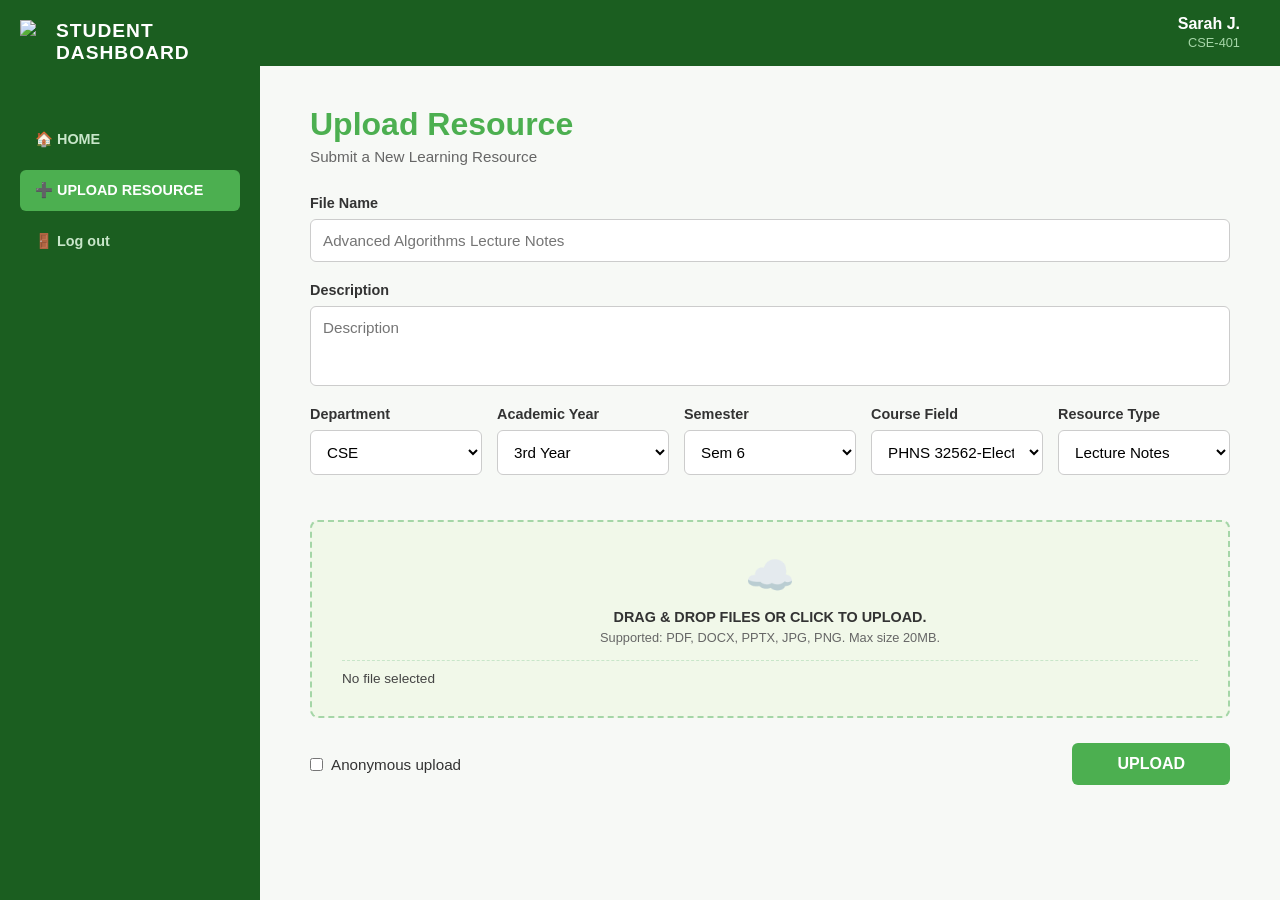
==== resourse_page/index.html @ cdfff8d0 "Add files via upload" ====
<!DOCTYPE html>
<html lang="en">
<head>
    <meta charset="UTF-8">
    <meta name="viewport" content="width=device-width, initial-scale=1.0">
    <title>Student Dashboard - Upload Resource</title>
    <link rel="stylesheet" href="style.css">
</head>
<body>

    <div class="dashboard-container">
        
        <aside class="sidebar">
            <div class="logo-section">
		<img src="C:/Users/Hilaly/OneDrive/Desktop/logo.png" height=50px gap =20px />
                <h2>STUDENT DASHBOARD</h2>
            </div>
            <nav class="nav-links">
                <a href="#" class="nav-item">🏠 HOME</a>
                <a href="#" class="nav-item active">➕ UPLOAD RESOURCE</a>
                <a href="#" class="nav-item logout">🚪 Log out</a>
            </nav>
        </aside>

        <main class="main-content">
            <header class="top-header">
                <div class="user-info">
                    <span class="user-name">Sarah J.</span>
                    <span class="user-dept">CSE-401</span>
                </div>
            </header>

            <section class="form-container">
                <h1 class="form-title">Upload Resource</h1>
                <p class="form-subtitle">Submit a New Learning Resource</p>

                <form id="resource-form">
                    <div class="form-group">
                        <label for="file-name">File Name</label>
                        <input type="text" id="file-name" placeholder="Advanced Algorithms Lecture Notes">
                    </div>

                    <div class="form-group">
                        <label for="description">Description</label>
                        <textarea id="description" placeholder="Description"></textarea>
                    </div>

                    <div class="meta-grid">
                        <div class="form-group">
                            <label for="department">Department</label>
                            <select id="department">
                                <option>CSE</option>
                            </select>
                        </div>

                        <div class="form-group">
                            <label for="academic-year">Academic Year</label>
                            <select id="academic-year">
                                <option>3rd Year</option>
                            </select>
                        </div>

                        <div class="form-group">
                            <label for="semester">Semester</label>
                            <select id="semester">
                                <option>Sem 6</option>
                            </select>
                        </div>

                        <div class="form-group">
                            <label for="course-field">Course Field</label>
                            <select id="course-field">
                                <option>PHNS 32562-Elective</option>
                            </select>
                        </div>

                        <div class="form-group">
                            <label for="resource-type">Resource Type</label>
                            <select id="resource-type">
                                <option>Lecture Notes</option>
                                <option>Exam paper</option>
                                <option>Assignment</option>
                                <option>Tutorial</option>
                                <option>Spot test</option>
                                <option>Answer sheet</option>
                            </select>
                        </div>
                    </div>

                    <div class="dropzone" id="dropzone">
                        <div class="upload-icon">☁️</div>
                        <p class="dropzone-text">DRAG & DROP FILES OR CLICK TO UPLOAD.</p>
                        <p class="dropzone-subtext">Supported: PDF, DOCX, PPTX, JPG, PNG. Max size 20MB.</p>
                        
                        <input type="file" id="file-input" style="display: none;" accept=".pdf,.docx,.pptx,.jpg,.png">
                        
                        <div class="file-status" id="file-status">No file selected</div>
                    </div>

                    <div class="form-footer">
                        <label class="checkbox-container">
                            <input type="checkbox" id="anonymous-upload"> Anonymous upload
                        </label>
                        <button type="button" class="upload-btn" id="upload-btn">UPLOAD</button>
                    </div>
                </form>
            </section>
        </main>
    </div>

    <script src="script.js"></script>
</body>
</html>
---- resourse_page/style.css ----
/* Reset basic rules */
* {
    margin: 0;
    padding: 0;
    box-sizing: border-box;
    font-family: Arial, sans-serif;
}

body {
    background-color: #f4f6f4;
    color: #333;
}

/* Master Layout Dashboard Structure */
.dashboard-container {
    display: flex;
    min-height: 100vh;
}

/* Sidebar Styles */
.sidebar {
    width: 260px;
    background-color: #1b5e20; /* Deep Forest Green */
    color: white;
    padding: 20px;
    display: flex;
    flex-direction: column;
}

.logo-section h2 {
    font-size: 1.2rem;
    letter-spacing: 1px;
    margin-bottom: 40px;
    padding-bottom: 15px;
}

.nav-links {
    display: flex;
    flex-direction: column;
    gap: 10px;
}

.nav-item {
    color: #c8e6c9;
    text-decoration: none;
    padding: 12px 15px;
    border-radius: 6px;
    font-weight: bold;
    font-size: 0.9rem;
    transition: 0.2s;
}

.nav-item:hover {
    background-color: #2e7d32;
    color: white;
}

.nav-item.active {
    background-color: #4caf50; /* Bright highlight green */
    color: white;
}

/* Main Content Area Styling */
.main-content {
    flex-grow: 1;
    background-color: #f7f9f6;
    display: flex;
    flex-direction: column;
}

/* Top Header Profile Area */
.top-header {
    background-color: #1b5e20;
    color: white;
    padding: 15px 40px;
    display: flex;
    justify-content: flex-end;
}

.user-info {
    text-align: right;
}

.user-name {
    display: block;
    font-weight: bold;
    color: #fff;
}

.user-dept {
    font-size: 0.8rem;
    color: #a5d6a7;
}

/* Centralized Form Container */
.form-container {
    padding: 40px;
    max-width: 1000px;
    width: 100%;
    margin: 0 auto;
}

.form-title {
    color: #4caf50;
    font-size: 2rem;
    margin-bottom: 5px;
}

.form-subtitle {
    color: #666;
    margin-bottom: 30px;
    font-size: 0.95rem;
}

/* Input Fields Styling */
.form-group {
    display: flex;
    flex-direction: column;
    margin-bottom: 20px;
}

.form-group label {
    font-weight: bold;
    font-size: 0.9rem;
    margin-bottom: 8px;
    color: #333;
}

input[type="text"], 
textarea, 
select {
    width: 100%;
    padding: 12px;
    border: 1px solid #ccc;
    border-radius: 6px;
    font-size: 0.95rem;
    background-color: white;
    outline: none;
}

input[type="text"]:focus, 
textarea:focus, 
select:focus {
    border-color: #4caf50;
}

textarea {
    height: 80px;
    resize: none;
}

/* Responsive Grid setup for metadata dropdown selectors */
.meta-grid {
    display: grid;
    grid-template-columns: repeat(5, 1fr);
    gap: 15px;
    margin-bottom: 25px;
}

/* Drag and Drop Container */
.dropzone {
    border: 2px dashed #a5d6a7;
    background-color: #f1f8e9;
    border-radius: 8px;
    padding: 30px;
    text-align: center;
    margin-bottom: 25px;
}

.upload-icon {
    font-size: 2.5rem;
    color: #4caf50;
    margin-bottom: 10px;
}

.dropzone-text {
    font-weight: bold;
    font-size: 0.9rem;
    color: #333;
    margin-bottom: 5px;
}

.dropzone-subtext {
    font-size: 0.8rem;
    color: #666;
    margin-bottom: 15px;
}

.file-status {
    font-size: 0.85rem;
    color: #444;
    border-top: 1px dashed #c8e6c9;
    padding-top: 10px;
    text-align: left;
}

/* Bottom Actions Panel */
.form-footer {
    display: flex;
    justify-content: space-between;
    align-items: center;
}

.checkbox-container {
    font-size: 0.95rem;
    color: #333;
    display: flex;
    align-items: center;
    gap: 8px;
    cursor: pointer;
}

.logo-section{
display: flex;
gap: 20px;
}

.upload-btn {
    background-color: #4caf50;
    color: white;
    border: none;
    padding: 12px 45px;
    font-weight: bold;
    font-size: 1rem;
    border-radius: 6px;
    cursor: pointer;
    transition: background 0.2s;
}

.upload-btn:hover {
    background-color: #388e3c;
}

/* Responsive breakpoint for smaller browser windows */
@media (max-width: 900px) {
    .meta-grid {
        grid-template-columns: repeat(2, 1fr);
    }
}
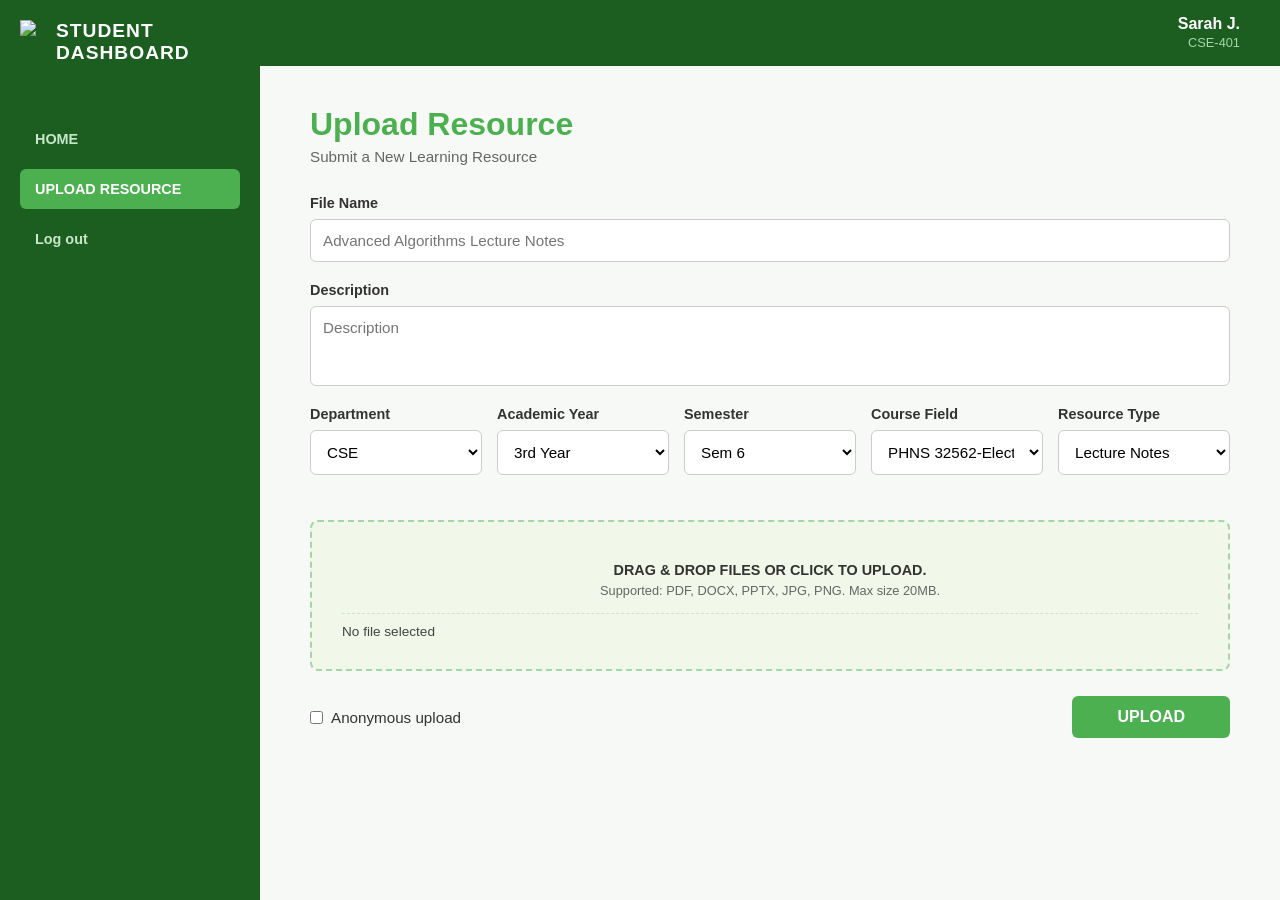
==== commit e0ea8b3a: "Add files via upload" ====
--- a/resourse_page/index.html
+++ b/resourse_page/index.html
@@ -16,9 +16,9 @@
                 <h2>STUDENT DASHBOARD</h2>
             </div>
             <nav class="nav-links">
-                <a href="#" class="nav-item">🏠 HOME</a>
-                <a href="#" class="nav-item active">➕ UPLOAD RESOURCE</a>
-                <a href="#" class="nav-item logout">🚪 Log out</a>
+                <a href="#" class="nav-item">HOME</a>
+                <a href="#" class="nav-item active">UPLOAD RESOURCE</a>
+                <a href="#" class="nav-item logout">Log out</a>
             </nav>
         </aside>
 
@@ -88,7 +88,7 @@
                     </div>
 
                     <div class="dropzone" id="dropzone">
-                        <div class="upload-icon">☁️</div>
+                        <div class="upload-icon"></div>
                         <p class="dropzone-text">DRAG & DROP FILES OR CLICK TO UPLOAD.</p>
                         <p class="dropzone-subtext">Supported: PDF, DOCX, PPTX, JPG, PNG. Max size 20MB.</p>
                         
--- a/resourse_page/style.css
+++ b/resourse_page/style.css
@@ -1,4 +1,3 @@
-/* Reset basic rules */
 * {
     margin: 0;
     padding: 0;
@@ -11,16 +10,14 @@
     color: #333;
 }
 
-/* Master Layout Dashboard Structure */
 .dashboard-container {
     display: flex;
     min-height: 100vh;
 }
 
-/* Sidebar Styles */
 .sidebar {
     width: 260px;
-    background-color: #1b5e20; /* Deep Forest Green */
+    background-color: #1b5e20;
     color: white;
     padding: 20px;
     display: flex;
@@ -56,11 +53,10 @@
 }
 
 .nav-item.active {
-    background-color: #4caf50; /* Bright highlight green */
-    color: white;
-}
-
-/* Main Content Area Styling */
+    background-color: #4caf50;
+    color: white;
+}
+
 .main-content {
     flex-grow: 1;
     background-color: #f7f9f6;
@@ -68,7 +64,6 @@
     flex-direction: column;
 }
 
-/* Top Header Profile Area */
 .top-header {
     background-color: #1b5e20;
     color: white;
@@ -92,7 +87,7 @@
     color: #a5d6a7;
 }
 
-/* Centralized Form Container */
+
 .form-container {
     padding: 40px;
     max-width: 1000px;
@@ -112,7 +107,6 @@
     font-size: 0.95rem;
 }
 
-/* Input Fields Styling */
 .form-group {
     display: flex;
     flex-direction: column;
@@ -149,7 +143,6 @@
     resize: none;
 }
 
-/* Responsive Grid setup for metadata dropdown selectors */
 .meta-grid {
     display: grid;
     grid-template-columns: repeat(5, 1fr);
@@ -157,7 +150,6 @@
     margin-bottom: 25px;
 }
 
-/* Drag and Drop Container */
 .dropzone {
     border: 2px dashed #a5d6a7;
     background-color: #f1f8e9;
@@ -194,7 +186,7 @@
     text-align: left;
 }
 
-/* Bottom Actions Panel */
+
 .form-footer {
     display: flex;
     justify-content: space-between;
@@ -231,7 +223,6 @@
     background-color: #388e3c;
 }
 
-/* Responsive breakpoint for smaller browser windows */
 @media (max-width: 900px) {
     .meta-grid {
         grid-template-columns: repeat(2, 1fr);
